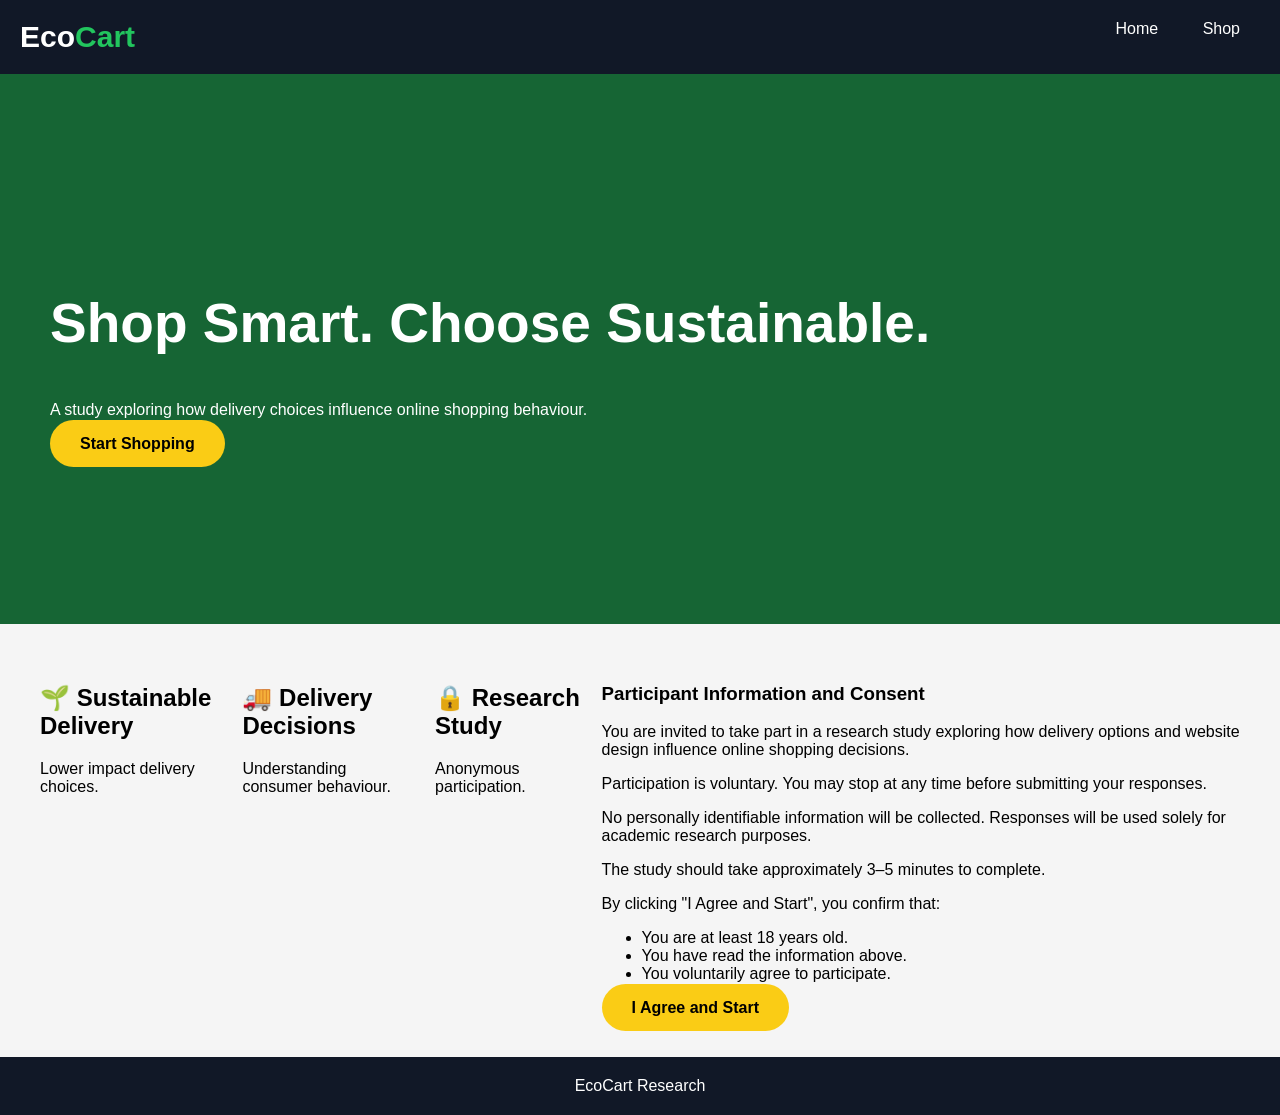
==== index.html @ 128d8634 "Add consent section to index.html Added participant information and consent section for a research s" ====
<!DOCTYPE html>
<html>

<head>

<title>EcoCart Study</title>

<link rel="stylesheet" href="style.css">

</head>


<body>


<header>

<div class="logo">
Eco<span>Cart</span>
</div>


<nav>

<a href="index.html">Home</a>

<a href="products.html">Shop</a>

</nav>


</header>




<section class="hero">

<div>

<h1>
Shop Smart.
Choose Sustainable.
</h1>


<p>
A study exploring how delivery choices influence online shopping behaviour.
</p>


<a class="btn" href="products.html">
Start Shopping
</a>


</div>


</section>



<section class="features">


<div>

<h2>
🌱 Sustainable Delivery
</h2>

<p>
Lower impact delivery choices.
</p>

</div>



<div>

<h2>
🚚 Delivery Decisions
</h2>

<p>
Understanding consumer behaviour.
</p>

</div>



<div>

<h2>
🔒 Research Study
</h2>

<p>
Anonymous participation.
</p>

</div>

  <section class="consent">

<h1>Participant Information and Consent</h1>

<p>
You are invited to take part in a research study exploring how delivery options and website design influence online shopping decisions.
</p>

<p>
Participation is voluntary. You may stop at any time before submitting your responses.
</p>

<p>
No personally identifiable information will be collected. Responses will be used solely for academic research purposes.
</p>

<p>
The study should take approximately 3–5 minutes to complete.
</p>

<p>
By clicking "I Agree and Start", you confirm that:
</p>

<ul>
<li>You are at least 18 years old.</li>
<li>You have read the information above.</li>
<li>You voluntarily agree to participate.</li>
</ul>

<a class="btn" href="products.html">
I Agree and Start
</a>

</section>


</section>


<footer>

EcoCart Research

</footer>


</body>

</html>
---- style.css ----
body{

margin:0;

font-family:Arial;

background:#f5f5f5;

}



header{

background:#111827;

padding:20px;

display:flex;

justify-content:space-between;

color:white;

}



.logo{

font-size:30px;

font-weight:bold;

}


.logo span{

color:#22c55e;

}


nav a{

color:white;

margin:20px;

text-decoration:none;

}


.hero{

height:450px;

background:#166534;

color:white;

padding:50px;

display:flex;

align-items:center;

}


.hero h1{

font-size:55px;

}


.btn{

background:#facc15;

padding:15px 30px;

border-radius:30px;

text-decoration:none;

color:black;

font-weight:bold;

}



.features{

display:flex;

gap:20px;

padding:40px;

}


.feature{

background:white;

padding:20px;

}



.container{

padding:40px;

}



.grid{

display:grid;

grid-template-columns:repeat(3,1fr);

gap:30px;

}



.card{

background:white;

padding:20px;

border-radius:15px;

}



.card img{

width:100%;

height:250px;

object-fit:cover;

}


.rating{

font-size:25px;

}


.product-detail{

display:flex;

gap:50px;

background:white;

padding:50px;

}


.product-detail img{

width:400px;

}



.checkout{

width:600px;

margin:50px auto;

background:white;

padding:40px;

border-radius:20px;

}



.delivery{

padding:20px;

margin:20px;

border:2px solid #ddd;

border-radius:15px;

}



.selected{

border:3px solid green;

}



footer{

background:#111827;

color:white;

padding:20px;

text-align:center;

}
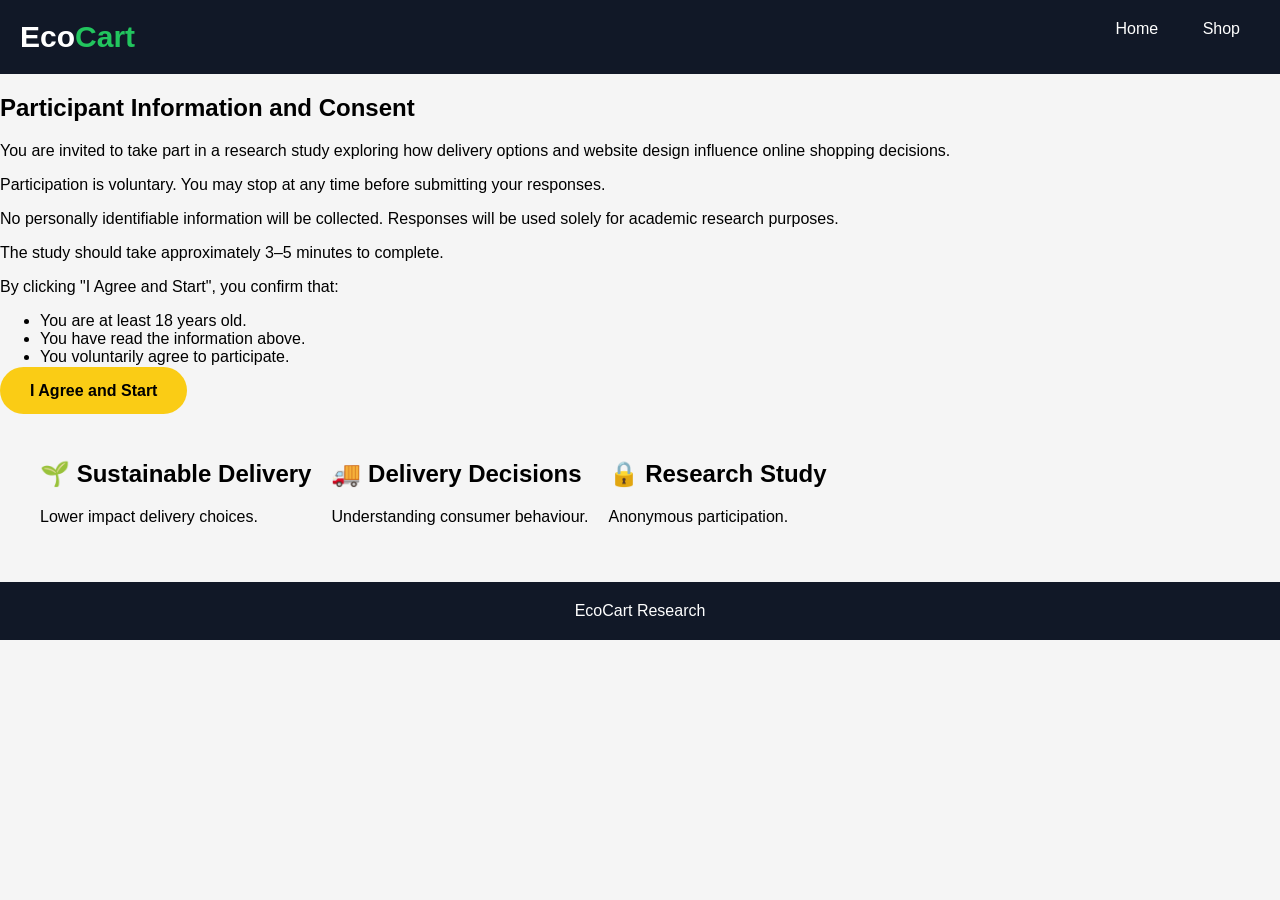
==== commit 06616518: "Update consent section in index.html" ====
--- a/index.html
+++ b/index.html
@@ -34,28 +34,41 @@
 
 
 
-<section class="hero">
+<section class="consent">
 
-<div>
-
-<h1>
-Shop Smart.
-Choose Sustainable.
-</h1>
-
+<h1>Participant Information and Consent</h1>
 
 <p>
-A study exploring how delivery choices influence online shopping behaviour.
+You are invited to take part in a research study exploring how delivery options and website design influence online shopping decisions.
 </p>
 
+<p>
+Participation is voluntary. You may stop at any time before submitting your responses.
+</p>
+
+<p>
+No personally identifiable information will be collected. Responses will be used solely for academic research purposes.
+</p>
+
+<p>
+The study should take approximately 3–5 minutes to complete.
+</p>
+
+<p>
+By clicking "I Agree and Start", you confirm that:
+</p>
+
+<ul>
+<li>You are at least 18 years old.</li>
+<li>You have read the information above.</li>
+<li>You voluntarily agree to participate.</li>
+</ul>
 
 <a class="btn" href="products.html">
-Start Shopping
+I Agree and Start
 </a>
 
-
-</div>
-
+</section>
 
 </section>
 
@@ -104,41 +117,7 @@
 
 </div>
 
-  <section class="consent">
-
-<h1>Participant Information and Consent</h1>
-
-<p>
-You are invited to take part in a research study exploring how delivery options and website design influence online shopping decisions.
-</p>
-
-<p>
-Participation is voluntary. You may stop at any time before submitting your responses.
-</p>
-
-<p>
-No personally identifiable information will be collected. Responses will be used solely for academic research purposes.
-</p>
-
-<p>
-The study should take approximately 3–5 minutes to complete.
-</p>
-
-<p>
-By clicking "I Agree and Start", you confirm that:
-</p>
-
-<ul>
-<li>You are at least 18 years old.</li>
-<li>You have read the information above.</li>
-<li>You voluntarily agree to participate.</li>
-</ul>
-
-<a class="btn" href="products.html">
-I Agree and Start
-</a>
-
-</section>
+  
 
 
 </section>
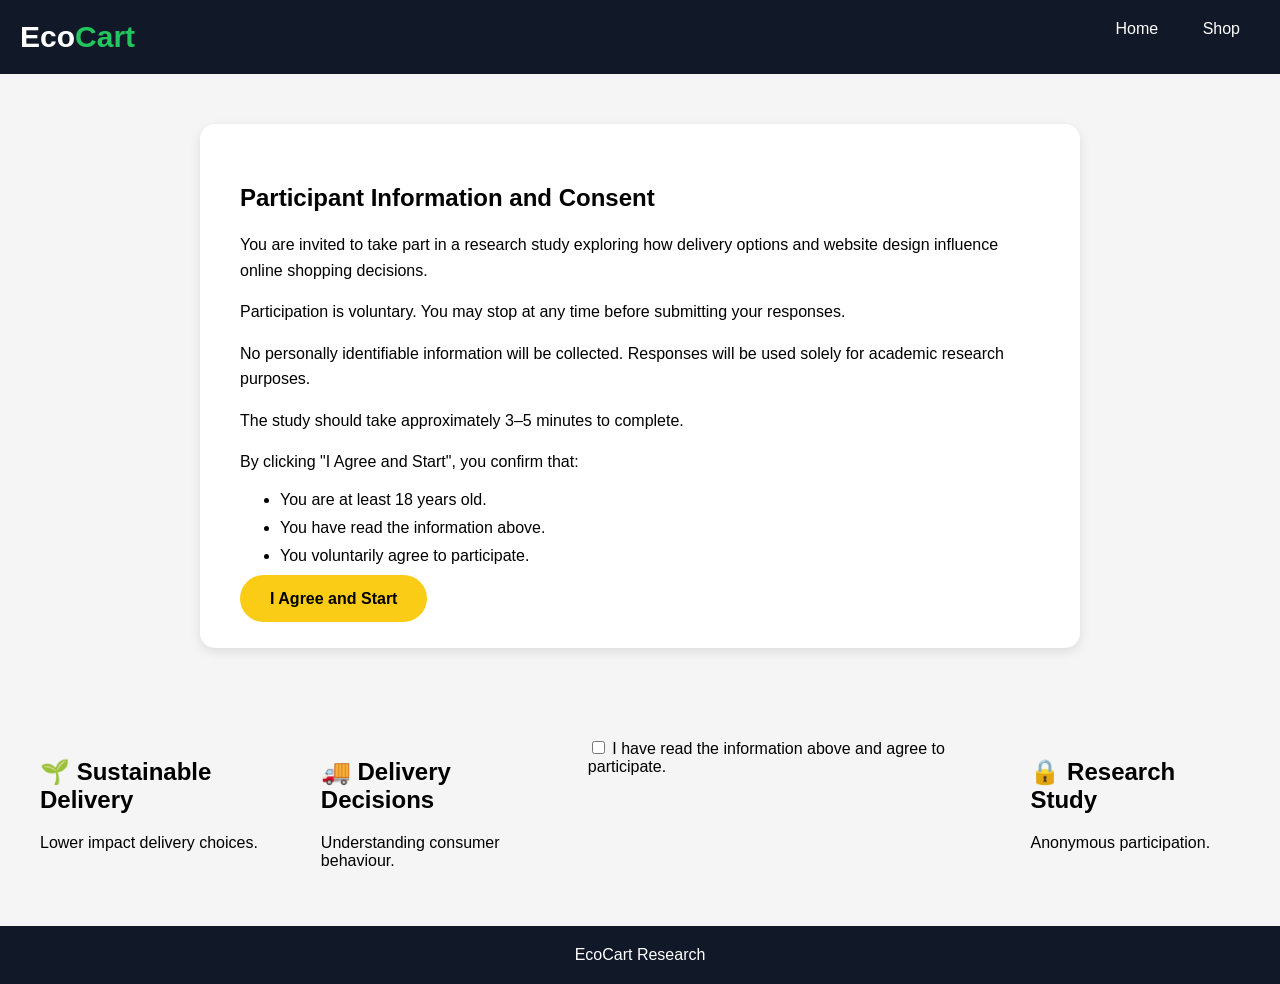
==== commit c5e48e4e: "Add agreement checkbox to research study section Added a checkbox for user agreement in the research" ====
--- a/index.html
+++ b/index.html
@@ -103,7 +103,10 @@
 
 </div>
 
-
+<label>
+<input type="checkbox" required>
+I have read the information above and agree to participate.
+</label>
 
 <div>
 
--- a/style.css
+++ b/style.css
@@ -236,3 +236,29 @@
 text-align:center;
 
 }
+
+.consent{
+    max-width:800px;
+    margin:50px auto;
+    background:white;
+    padding:40px;
+    border-radius:15px;
+    box-shadow:0 4px 12px rgba(0,0,0,0.1);
+}
+
+.consent h1{
+    margin-bottom:20px;
+}
+
+.consent p{
+    line-height:1.6;
+    margin-bottom:15px;
+}
+
+.consent ul{
+    margin-bottom:25px;
+}
+
+.consent li{
+    margin-bottom:10px;
+}
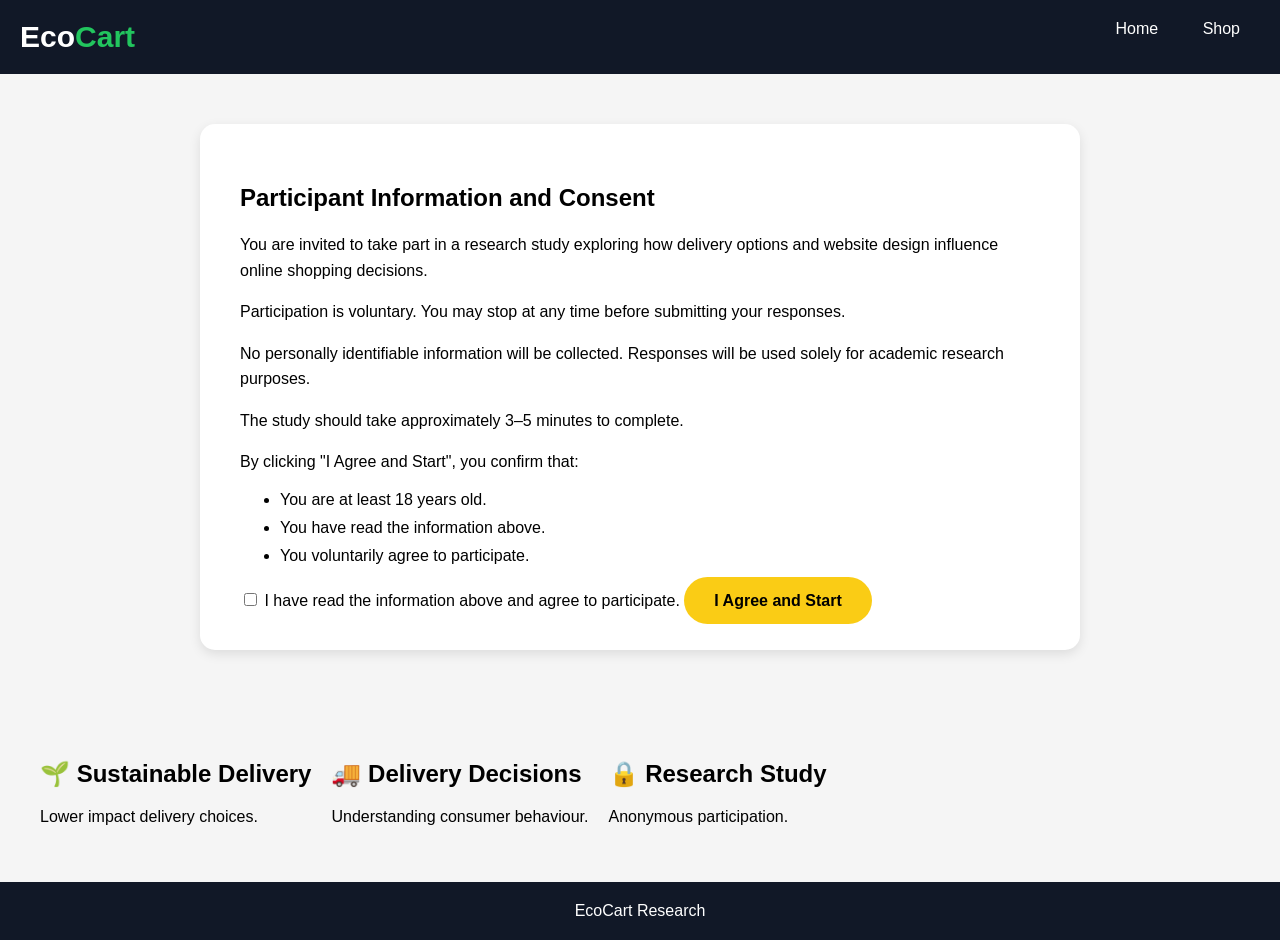
==== commit 2598f66b: "Add agreement checkbox to index.html Added a checkbox for user agreement to participate in the study" ====
--- a/index.html
+++ b/index.html
@@ -64,6 +64,11 @@
 <li>You voluntarily agree to participate.</li>
 </ul>
 
+  <label>
+<input type="checkbox" required>
+I have read the information above and agree to participate.
+</label>
+
 <a class="btn" href="products.html">
 I Agree and Start
 </a>
@@ -103,10 +108,7 @@
 
 </div>
 
-<label>
-<input type="checkbox" required>
-I have read the information above and agree to participate.
-</label>
+
 
 <div>
 
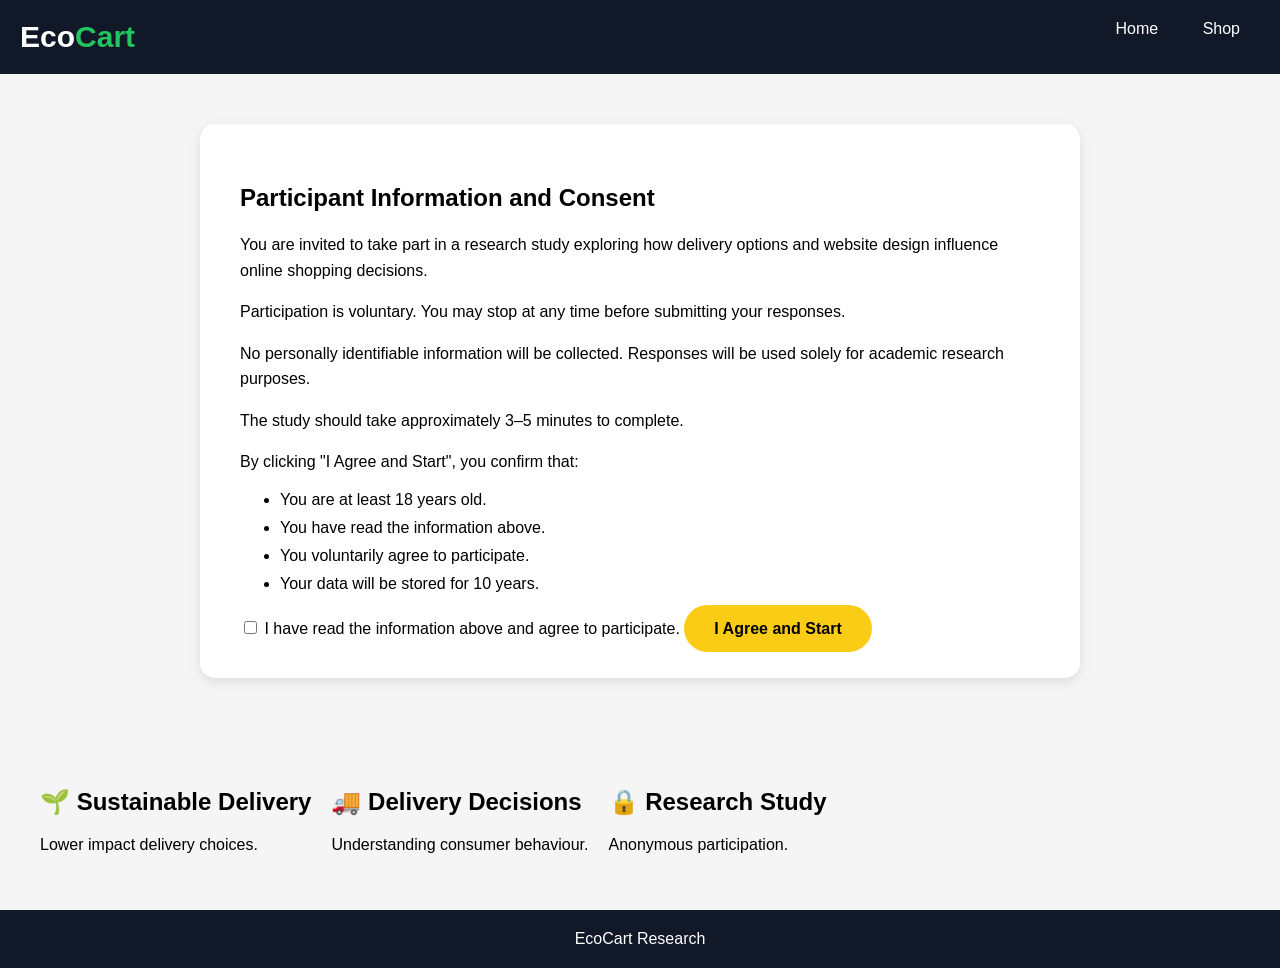
==== commit 0e644a3e: "Add data storage duration notice to consent list" ====
--- a/index.html
+++ b/index.html
@@ -62,6 +62,7 @@
 <li>You are at least 18 years old.</li>
 <li>You have read the information above.</li>
 <li>You voluntarily agree to participate.</li>
+<li>Your data will be stored for 10 years.</li>  
 </ul>
 
   <label>
--- a/style.css
+++ b/style.css
@@ -262,3 +262,115 @@
 .consent li{
     margin-bottom:10px;
 }
+
+
+.delivery h3{
+
+    color:#16a34a;
+
+    font-size:24px;
+
+    margin-top:10px;
+
+    margin-bottom:0;
+
+}
+
+.checkout{
+
+max-width:700px;
+
+margin:50px auto;
+
+background:white;
+
+padding:40px;
+
+border-radius:20px;
+
+box-shadow:0 10px 30px rgba(0,0,0,0.1);
+
+}
+
+
+.checkout h1{
+
+text-align:center;
+
+margin-bottom:30px;
+
+}
+
+
+.delivery{
+
+display:block;
+
+background:#ffffff;
+
+padding:25px;
+
+margin:20px 0;
+
+border:2px solid #ddd;
+
+border-radius:15px;
+
+cursor:pointer;
+
+}
+
+
+.delivery:hover{
+
+border-color:#22c55e;
+
+}
+
+
+.delivery input{
+
+margin-right:15px;
+
+}
+
+
+.selected{
+
+border:3px solid #22c55e;
+
+background:#f0fdf4;
+
+}
+
+
+.delivery h3{
+
+color:#16a34a;
+
+font-size:25px;
+
+}
+
+
+iframe{
+
+width:100%;
+
+border:none;
+
+margin-top:30px;
+
+}
+
+.product-image{
+
+    width:400px;
+
+    height:400px;
+
+    object-fit:cover;
+
+    border-radius:20px;
+
+}
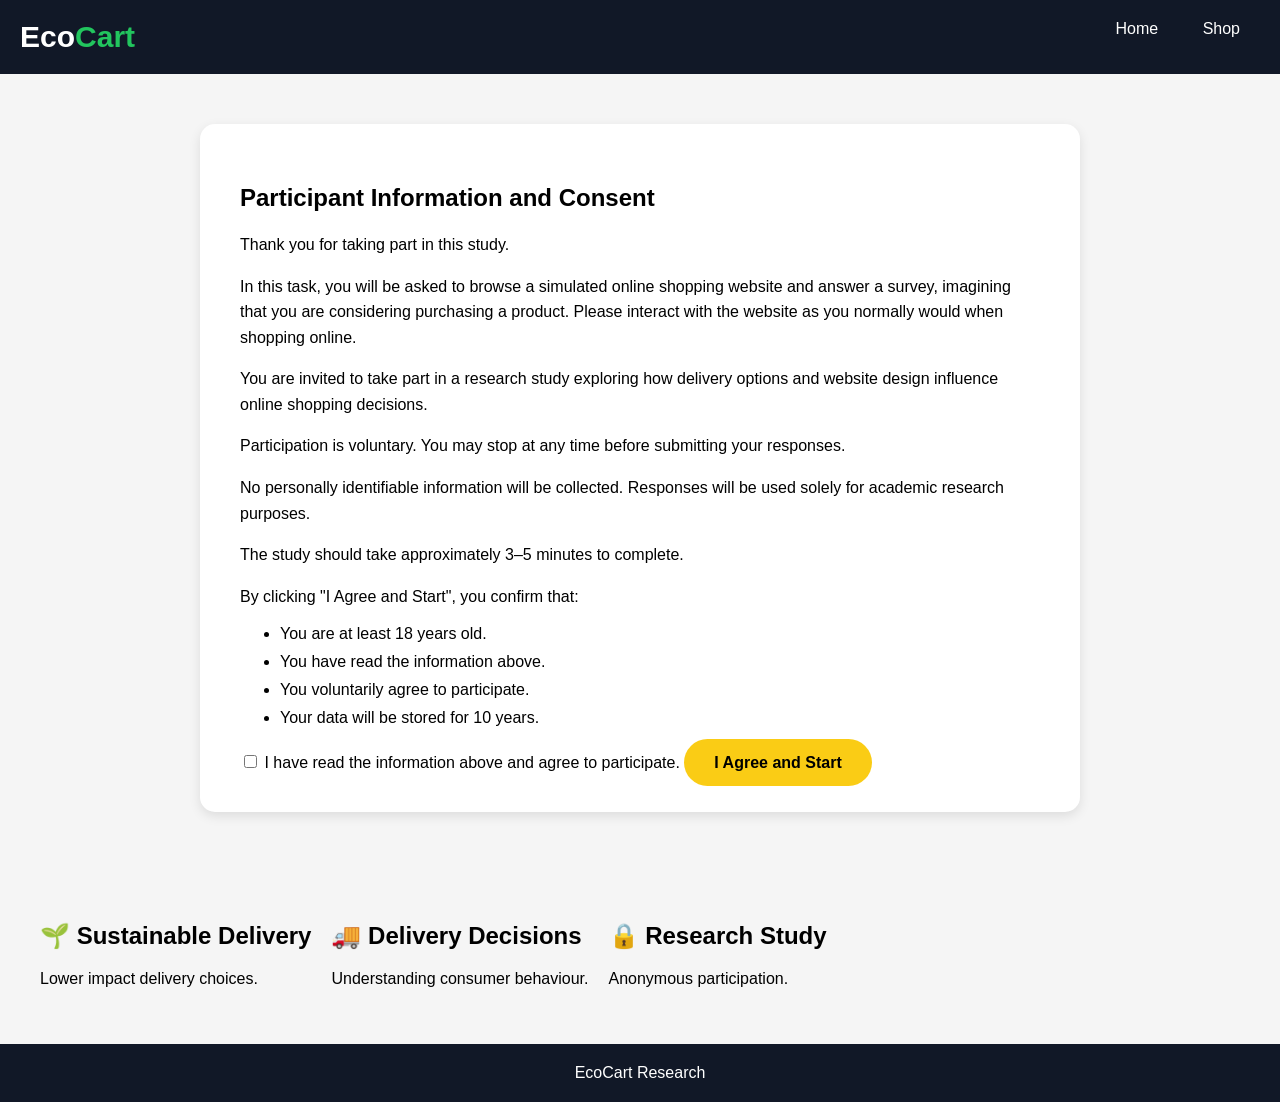
==== commit 35294adf: "Enhance consent section with participant information Added participant information and consent detai" ====
--- a/index.html
+++ b/index.html
@@ -37,6 +37,15 @@
 <section class="consent">
 
 <h1>Participant Information and Consent</h1>
+
+  <p>
+Thank you for taking part in this study.
+  </p>
+
+<p>
+In this task, you will be asked to browse a simulated online shopping website and answer a survey, imagining that you are considering purchasing a product. 
+Please interact with the website as you normally would when shopping online.
+</p>
 
 <p>
 You are invited to take part in a research study exploring how delivery options and website design influence online shopping decisions.
--- a/style.css
+++ b/style.css
@@ -363,14 +363,22 @@
 
 }
 
-.product-image{
-
-    width:400px;
-
-    height:400px;
-
-    object-fit:cover;
-
-    border-radius:20px;
-
-}
+
+}
+
+
+.card-image{
+
+    width:100%;
+
+    height:500px;
+
+    object-fit:contain;
+
+    display:block;
+
+    background:white;
+
+    border-radius:15px;
+
+}
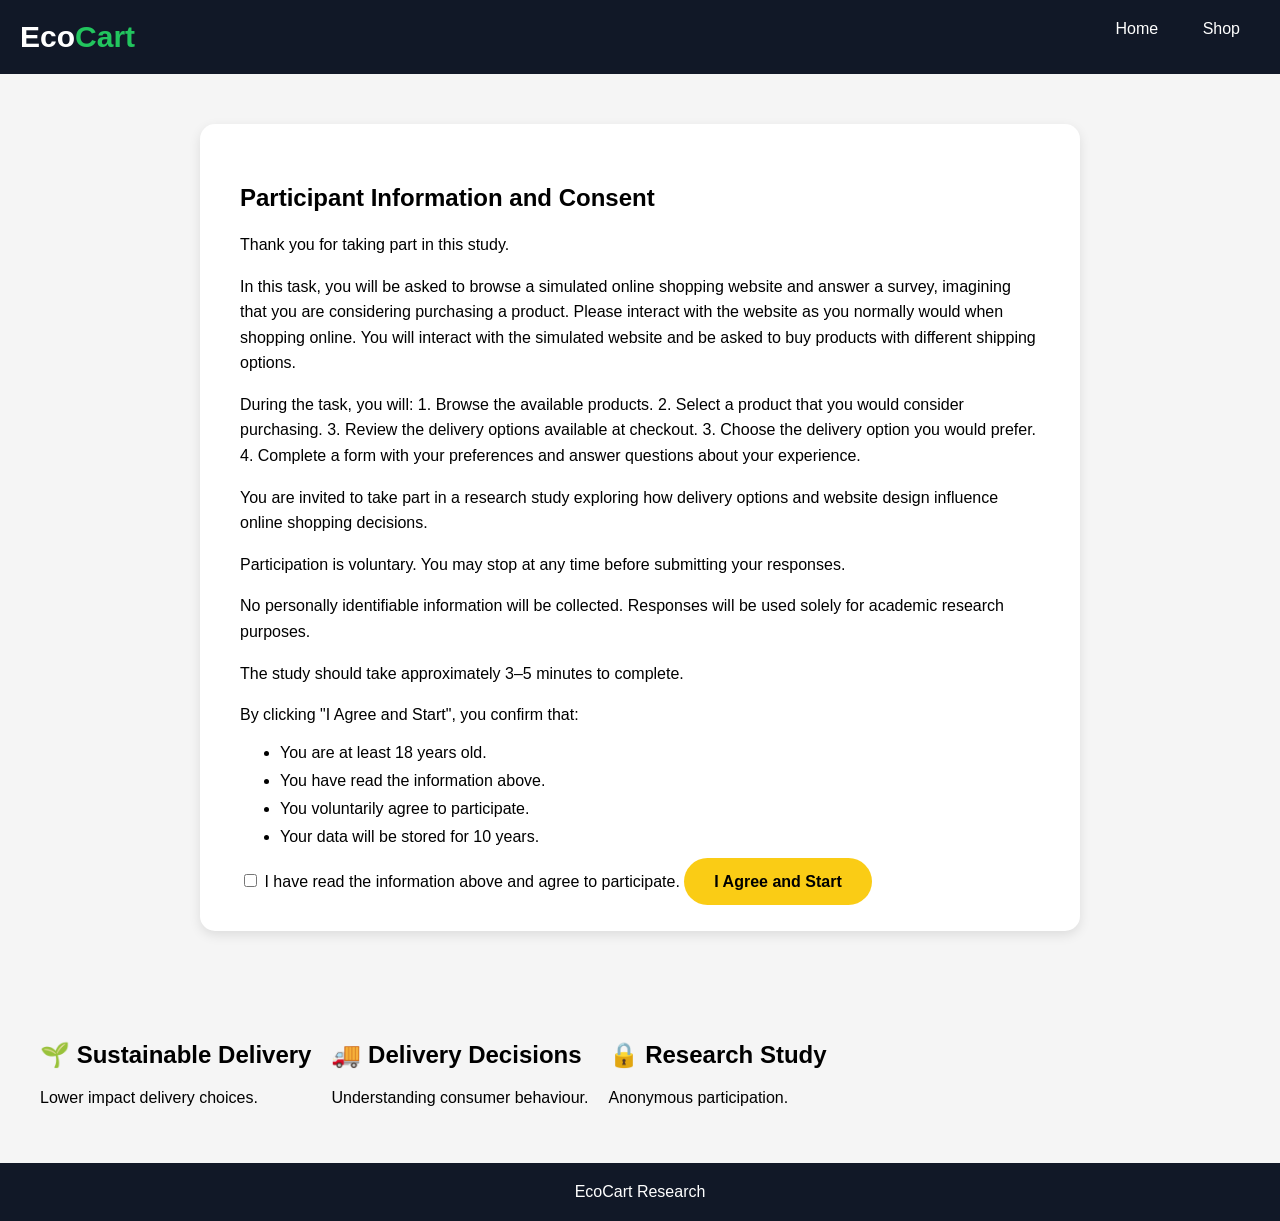
==== commit ed79719c: "Enhance user instructions for shopping simulation Clarified instructions for interacting with the si" ====
--- a/index.html
+++ b/index.html
@@ -44,7 +44,17 @@
 
 <p>
 In this task, you will be asked to browse a simulated online shopping website and answer a survey, imagining that you are considering purchasing a product. 
-Please interact with the website as you normally would when shopping online.
+Please interact with the website as you normally would when shopping online. You will interact with the simulated website and be asked to buy products with different shipping options.  
+</p>
+
+<p>
+During the task, you will:
+
+1. Browse the available products.
+2. Select a product that you would consider purchasing.
+3. Review the delivery options available at checkout.
+3. Choose the delivery option you would prefer.
+4. Complete a form with your preferences and answer questions about your experience.
 </p>
 
 <p>
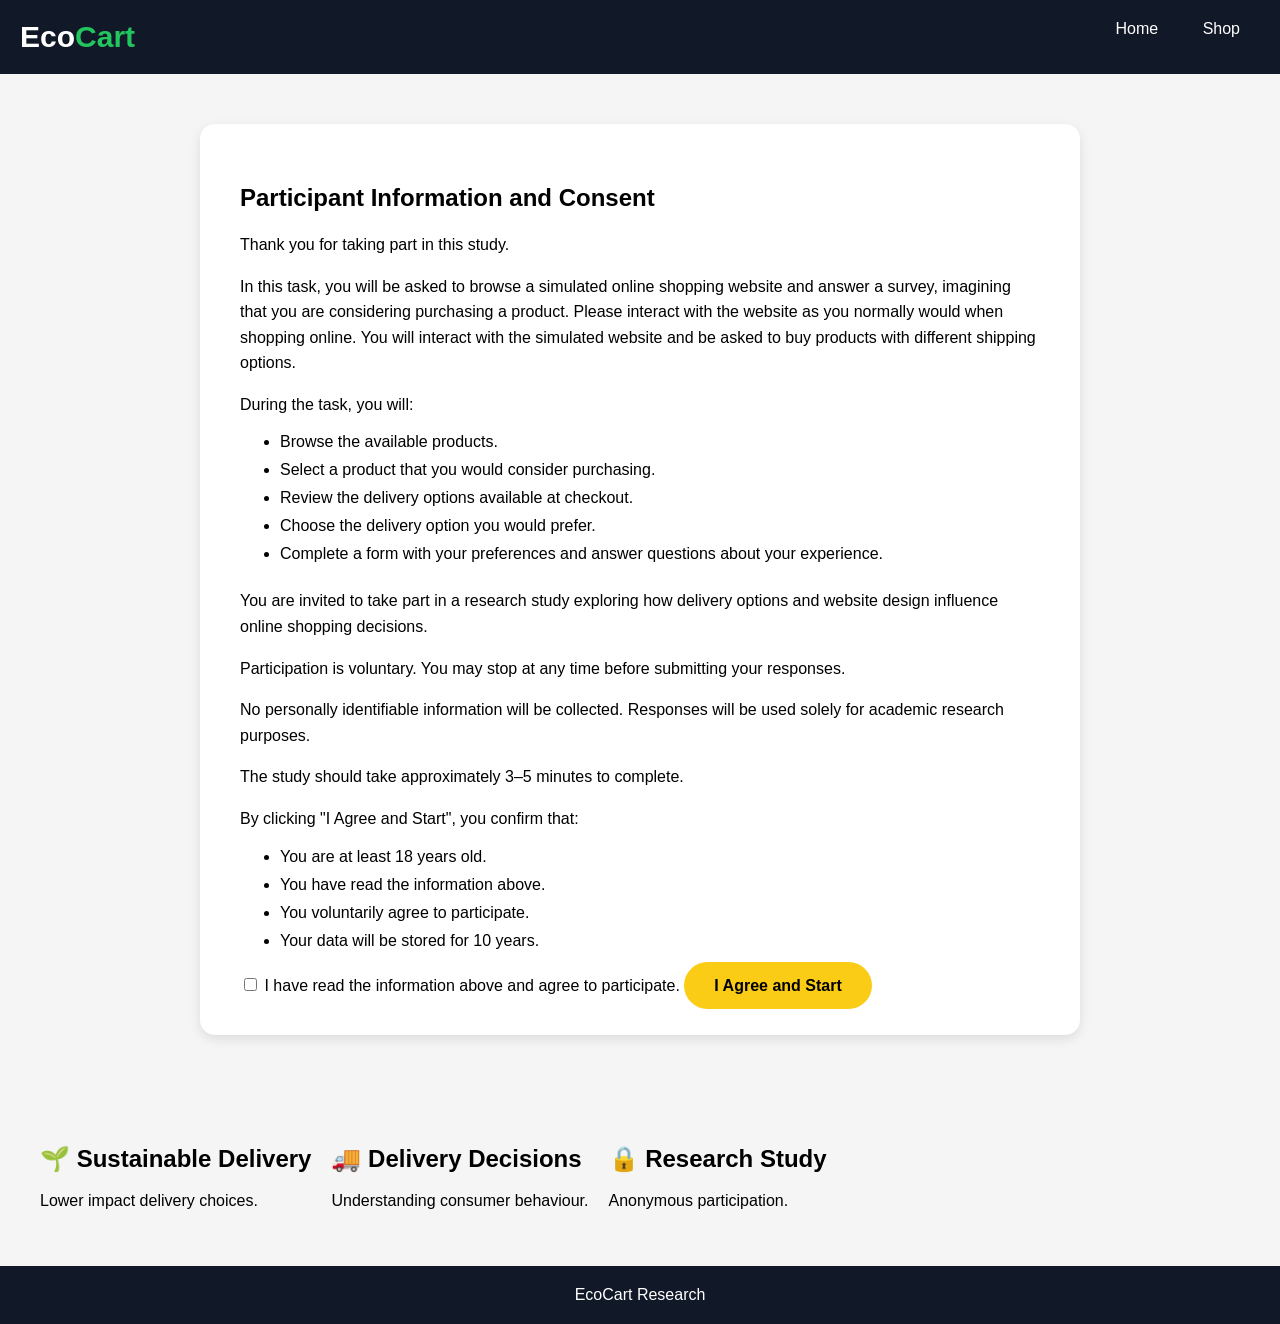
==== commit ea105806: "Change task instructions to an unordered list Replaced numbered list with an unordered list for clar" ====
--- a/index.html
+++ b/index.html
@@ -49,13 +49,15 @@
 
 <p>
 During the task, you will:
+</p>
 
-1. Browse the available products.
-2. Select a product that you would consider purchasing.
-3. Review the delivery options available at checkout.
-3. Choose the delivery option you would prefer.
-4. Complete a form with your preferences and answer questions about your experience.
-</p>
+<ul>
+<li>Browse the available products.</li>
+<li>Select a product that you would consider purchasing.</li> 
+<li>Review the delivery options available at checkout.</li>
+<li>Choose the delivery option you would prefer.</li>
+<li>Complete a form with your preferences and answer questions about your experience.</li>
+</ul>
 
 <p>
 You are invited to take part in a research study exploring how delivery options and website design influence online shopping decisions.
